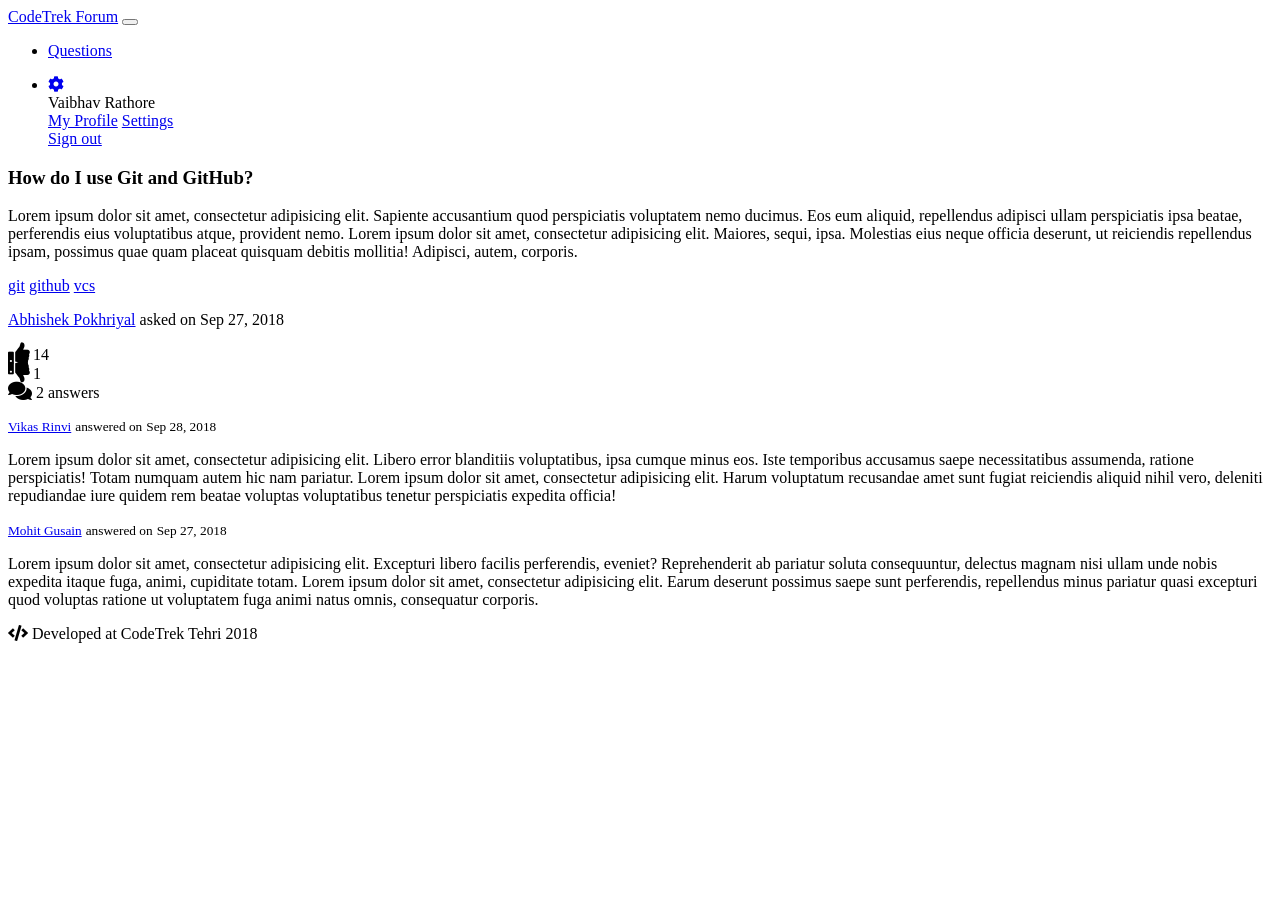
==== answers.html @ 126d8ecf "started working in codetrek page" ====
<!DOCTYPE html>
<html>
<head>
	<meta charset="utf-8" />
	<meta http-equiv="X-UA-Compatible" content="IE=edge">
	<title>CodeTrek Forum</title>
	<meta name="viewport" content="width=device-width, initial-scale=1">
	<link rel="stylesheet" type="text/css" media="screen" href="assets/bootstrap/css/bootstrap.min.css" />
	<link rel="stylesheet" href="https://use.fontawesome.com/releases/v5.3.1/css/all.css" integrity="sha384-mzrmE5qonljUremFsqc01SB46JvROS7bZs3IO2EmfFsd15uHvIt+Y8vEf7N7fWAU" crossorigin="anonymous">
	<link rel="stylesheet" href="assets/css/main.css">
	<script src="assets/js/jquery-3.3.1.min.js"></script>
	<script src="assets/bootstrap/js/bootstrap.min.js"></script>
</head>
<body>
	<nav class="navbar sticky-top navbar-expand-lg navbar-dark bg-dark">
		<div class="container">
			<a class="navbar-brand" href="#">CodeTrek Forum</a>
			<button class="navbar-toggler" type="button" data-toggle="collapse" data-target="#navbarSupportedContent" aria-controls="navbarSupportedContent"
			 aria-expanded="false" aria-label="Toggle navigation">
				<span class="navbar-toggler-icon"></span>
			</button>

			<div class="collapse navbar-collapse" id="navbarSupportedContent">
				<ul class="navbar-nav mr-auto">
					<li class="nav-item">
						<a href="index.html" class="nav-link">Questions</a>
					</li>
				</ul>
				<ul class="navbar-nav">
					<li class="nav-item dropdown">
						<a class="nav-link dropdown-toggle" href="#" id="navbarDropdown" role="button" data-toggle="dropdown" aria-haspopup="true"
						 aria-expanded="false">
							<i class="fa fa-cog"></i>
						</a>
						<div class="dropdown-menu" aria-labelledby="navbarDropdown">
							<div class="dropdown-item disabled">Vaibhav Rathore</div>
							<div class="dropdown-divider"></div>
							<a class="dropdown-item" href="#">My Profile</a>
							<a class="dropdown-item" href="#">Settings</a>
							<div class="dropdown-divider"></div>
							<a class="dropdown-item" href="#">Sign out</a>
						</div>
					</li>
				</ul>
			</div>
		</div>
	</nav>
	<div class="container mt-5">
		<div class="mb-5">
			<h3>
				How do I use Git and GitHub?
			</h3>
			<p class="text-secondary lead">
				Lorem ipsum dolor sit amet, consectetur adipisicing elit. Sapiente accusantium quod perspiciatis voluptatem nemo ducimus. Eos eum aliquid, repellendus adipisci ullam perspiciatis ipsa beatae, perferendis eius voluptatibus atque, provident nemo. Lorem ipsum dolor sit amet, consectetur adipisicing elit. Maiores, sequi, ipsa. Molestias eius neque officia deserunt, ut reiciendis repellendus ipsam, possimus quae quam placeat quisquam debitis mollitia! Adipisci, autem, corporis.
			</p>
			<div class="mb-3">
				<a href="#" class="badge badge-info">git</a>
				<a href="#" class="badge badge-info">github</a>
				<a href="#" class="badge badge-info">vcs</a>
			</div>
			<p>
				<a href="#" class="card-link"><span>Abhishek Pokhriyal</span></a>
				<span class="text-secondary">asked on</span>
				<span class="text-secondary">Sep 27, 2018</span>
			</p>
			<div class="d-flex text-secondary">
				<div class="mr-4 like c-pointer">
					<i class="fas fa-thumbs-up fa-lg"></i>
					<span>14</span>
				</div>
				<div class="mr-4 dislike c-pointer">
					<i class="fas fa-thumbs-down fa-lg"></i>
					<span>1</span>
				</div>
				<div class="mr-4">
					<i class="fas fa-comments fa-lg"></i>
					<span>2 answers</span>
				</div>
			</div>
		</div>
		<div class="card mb-4 shadow-sm">
			<div class="card-body">
				<p>
					<a href="#" class="card-link"><small>Vikas Rinvi</small></a>
					<small class="text-secondary">answered on</small>
					<small class="text-secondary">Sep 28, 2018</small>
				</p>
				<p>
					Lorem ipsum dolor sit amet, consectetur adipisicing elit. Libero error blanditiis voluptatibus, ipsa cumque minus eos. Iste temporibus accusamus saepe necessitatibus assumenda, ratione perspiciatis! Totam numquam autem hic nam pariatur. Lorem ipsum dolor sit amet, consectetur adipisicing elit. Harum voluptatum recusandae amet sunt fugiat reiciendis aliquid nihil vero, deleniti repudiandae iure quidem rem beatae voluptas voluptatibus tenetur perspiciatis expedita officia!
				</p>
			</div>
		</div>
		<div class="card mb-4 shadow-sm">
			<div class="card-body">
				<p>
					<a href="#" class="card-link"><small>Mohit Gusain</small></a>
					<small class="text-secondary">answered on</small>
					<small class="text-secondary">Sep 27, 2018</small>
				</p>
				<p>
					Lorem ipsum dolor sit amet, consectetur adipisicing elit. Excepturi libero facilis perferendis, eveniet? Reprehenderit ab pariatur soluta consequuntur, delectus magnam nisi ullam unde nobis expedita itaque fuga, animi, cupiditate totam. Lorem ipsum dolor sit amet, consectetur adipisicing elit. Earum deserunt possimus saepe sunt perferendis, repellendus minus pariatur quasi excepturi quod voluptas ratione ut voluptatem fuga animi natus omnis, consequatur corporis.
				</p>
			</div>
		</div>
	</div>
	<footer class="bg-light py-3 text-center mt-5">
		<span class="text-primary"><i class="fas fa-code"></i> Developed at CodeTrek Tehri 2018</span>
	</footer>
</body>
</html>
---- assets/css/main.css ----
textarea {
	resize: none;
}

.c-pointer {
	cursor: pointer;
}

.like:hover {
	color: #28a745;
	transform: scale(1.1);
	transition: transform 0.3s;
}

.dislike:hover {
	color: #dc3545;
	transform: scale(1.1);
	transition: transform 0.3s;
}
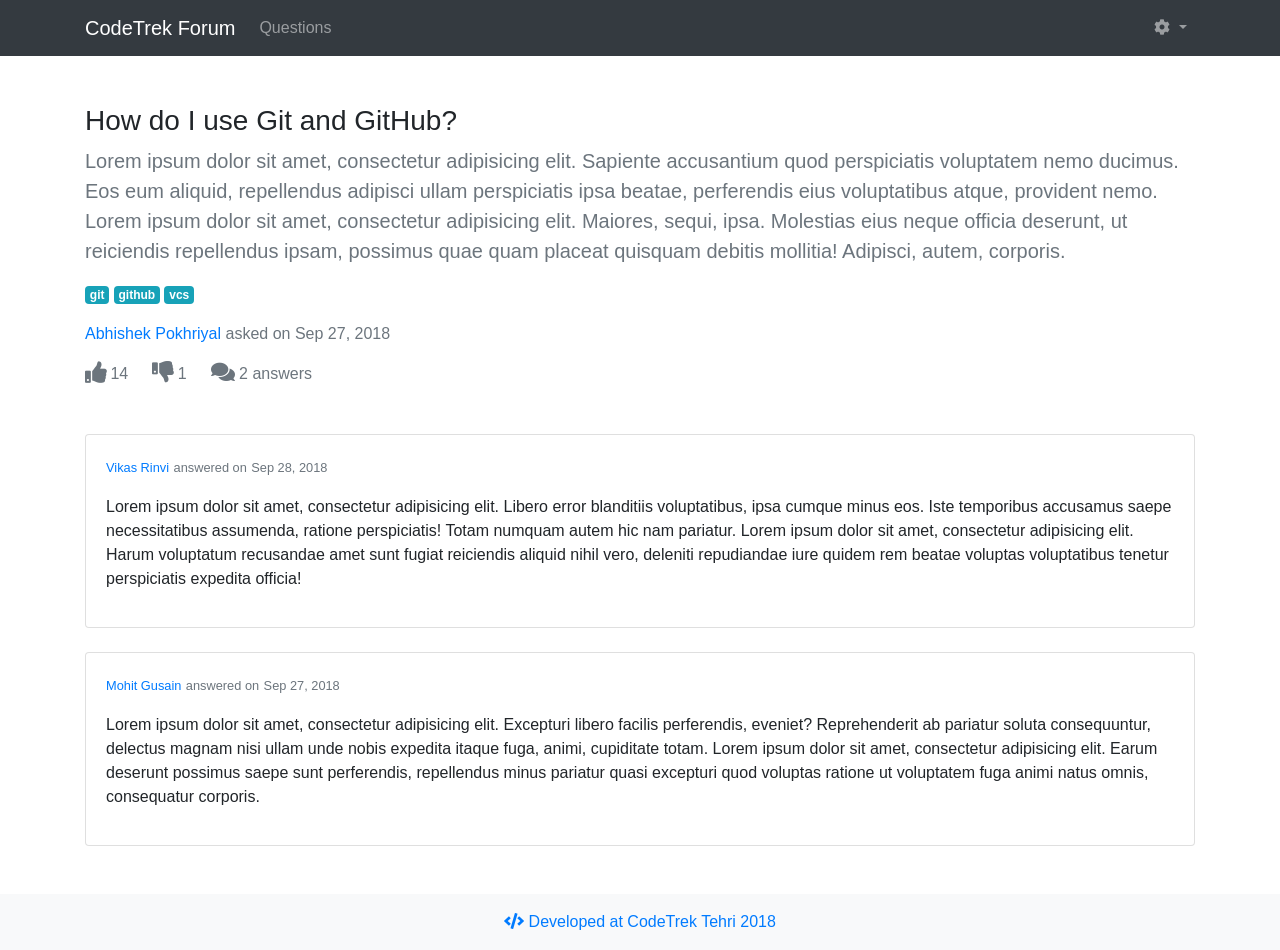
==== commit 790d6c29: "changing button color on click" ====
--- a/answers.html
+++ b/answers.html
@@ -4,12 +4,13 @@
 	<meta charset="utf-8" />
 	<meta http-equiv="X-UA-Compatible" content="IE=edge">
 	<title>CodeTrek Forum</title>
-	<meta name="viewport" content="width=device-width, initial-scale=1">
-	<link rel="stylesheet" type="text/css" media="screen" href="assets/bootstrap/css/bootstrap.min.css" />
-	<link rel="stylesheet" href="https://use.fontawesome.com/releases/v5.3.1/css/all.css" integrity="sha384-mzrmE5qonljUremFsqc01SB46JvROS7bZs3IO2EmfFsd15uHvIt+Y8vEf7N7fWAU" crossorigin="anonymous">
-	<link rel="stylesheet" href="assets/css/main.css">
-	<script src="assets/js/jquery-3.3.1.min.js"></script>
-	<script src="assets/bootstrap/js/bootstrap.min.js"></script>
+	<meta charset="utf-8">
+  <meta name="viewport" content="width=device-width, initial-scale=1">
+  <link rel="stylesheet" href="https://maxcdn.bootstrapcdn.com/bootstrap/4.1.3/css/bootstrap.min.css">
+  <link rel="stylesheet" href="https://use.fontawesome.com/releases/v5.3.1/css/all.css" integrity="sha384-mzrmE5qonljUremFsqc01SB46JvROS7bZs3IO2EmfFsd15uHvIt+Y8vEf7N7fWAU" crossorigin="anonymous">
+  <script src="https://ajax.googleapis.com/ajax/libs/jquery/3.3.1/jquery.min.js"></script>
+  <script src="https://cdnjs.cloudflare.com/ajax/libs/popper.js/1.14.3/umd/popper.min.js"></script>
+  <script src="https://maxcdn.bootstrapcdn.com/bootstrap/4.1.3/js/bootstrap.min.js"></script>
 </head>
 <body>
 	<nav class="navbar sticky-top navbar-expand-lg navbar-dark bg-dark">
@@ -33,7 +34,7 @@
 							<i class="fa fa-cog"></i>
 						</a>
 						<div class="dropdown-menu" aria-labelledby="navbarDropdown">
-							<div class="dropdown-item disabled">Vaibhav Rathore</div>
+							<div class="dropdown-item disabled">Akhilesh Negi</div>
 							<div class="dropdown-divider"></div>
 							<a class="dropdown-item" href="#">My Profile</a>
 							<a class="dropdown-item" href="#">Settings</a>
@@ -65,11 +66,11 @@
 			</p>
 			<div class="d-flex text-secondary">
 				<div class="mr-4 like c-pointer">
-					<i class="fas fa-thumbs-up fa-lg"></i>
+					<i class="fas fa-thumbs-up fa-lg" id="like"></i>
 					<span>14</span>
 				</div>
 				<div class="mr-4 dislike c-pointer">
-					<i class="fas fa-thumbs-down fa-lg"></i>
+					<i class="fas fa-thumbs-down fa-lg" id="dislike"></i>
 					<span>1</span>
 				</div>
 				<div class="mr-4">
@@ -106,5 +107,6 @@
 	<footer class="bg-light py-3 text-center mt-5">
 		<span class="text-primary"><i class="fas fa-code"></i> Developed at CodeTrek Tehri 2018</span>
 	</footer>
+	<script src="js/main.js" type="text/javascript"></script>
 </body>
 </html>
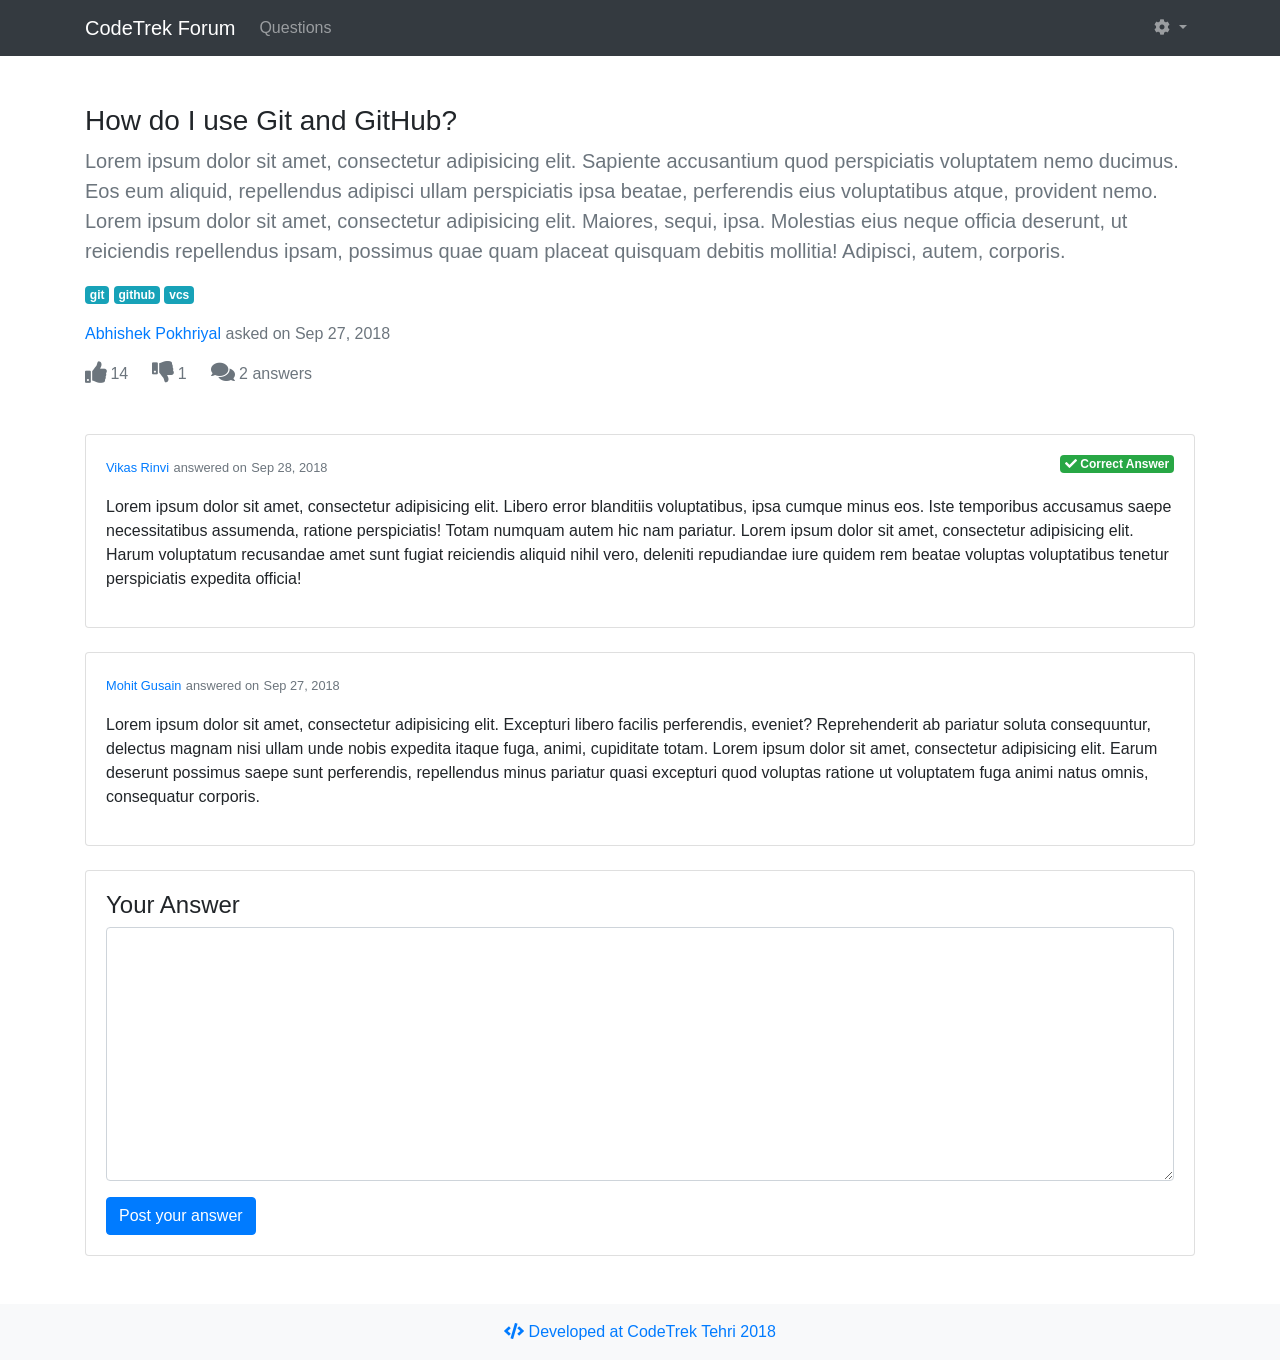
==== commit 1c21d408: "created a new page user.html" ====
--- a/answers.html
+++ b/answers.html
@@ -7,6 +7,7 @@
 	<meta charset="utf-8">
   <meta name="viewport" content="width=device-width, initial-scale=1">
   <link rel="stylesheet" href="https://maxcdn.bootstrapcdn.com/bootstrap/4.1.3/css/bootstrap.min.css">
+  <link rel="stylesheet" href="css/style.css">
   <link rel="stylesheet" href="https://use.fontawesome.com/releases/v5.3.1/css/all.css" integrity="sha384-mzrmE5qonljUremFsqc01SB46JvROS7bZs3IO2EmfFsd15uHvIt+Y8vEf7N7fWAU" crossorigin="anonymous">
   <script src="https://ajax.googleapis.com/ajax/libs/jquery/3.3.1/jquery.min.js"></script>
   <script src="https://cdnjs.cloudflare.com/ajax/libs/popper.js/1.14.3/umd/popper.min.js"></script>
@@ -37,7 +38,7 @@
 							<div class="dropdown-item disabled">Akhilesh Negi</div>
 							<div class="dropdown-divider"></div>
 							<a class="dropdown-item" href="#">My Profile</a>
-							<a class="dropdown-item" href="#">Settings</a>
+							<a clas1s="dropdown-item" href="#">Settings</a>
 							<div class="dropdown-divider"></div>
 							<a class="dropdown-item" href="#">Sign out</a>
 						</div>
@@ -67,11 +68,11 @@
 			<div class="d-flex text-secondary">
 				<div class="mr-4 like c-pointer">
 					<i class="fas fa-thumbs-up fa-lg" id="like"></i>
-					<span>14</span>
+					<span id="like_count">14</span>
 				</div>
 				<div class="mr-4 dislike c-pointer">
 					<i class="fas fa-thumbs-down fa-lg" id="dislike"></i>
-					<span>1</span>
+					<span id="dislike_count">1</span>
 				</div>
 				<div class="mr-4">
 					<i class="fas fa-comments fa-lg"></i>
@@ -85,6 +86,7 @@
 					<a href="#" class="card-link"><small>Vikas Rinvi</small></a>
 					<small class="text-secondary">answered on</small>
 					<small class="text-secondary">Sep 28, 2018</small>
+					<span class="badge badge-success correct_tag"><i class="fa fa-check" aria-hidden="true"></i> Correct Answer</span></h1>
 				</p>
 				<p>
 					Lorem ipsum dolor sit amet, consectetur adipisicing elit. Libero error blanditiis voluptatibus, ipsa cumque minus eos. Iste temporibus accusamus saepe necessitatibus assumenda, ratione perspiciatis! Totam numquam autem hic nam pariatur. Lorem ipsum dolor sit amet, consectetur adipisicing elit. Harum voluptatum recusandae amet sunt fugiat reiciendis aliquid nihil vero, deleniti repudiandae iure quidem rem beatae voluptas voluptatibus tenetur perspiciatis expedita officia!
@@ -103,6 +105,16 @@
 				</p>
 			</div>
 		</div>
+		<div class="card mb-4 shadow-sm">
+			<div class="card-body">
+				<h4>Your Answer</h4>
+				<form>
+					<textarea name="description" id="description" rows="10" class="form-control" required>
+					</textarea>
+					<button type="submit" class="btn btn-primary mt-3">Post your answer</button>
+				</form>
+			</div>
+		</div>
 	</div>
 	<footer class="bg-light py-3 text-center mt-5">
 		<span class="text-primary"><i class="fas fa-code"></i> Developed at CodeTrek Tehri 2018</span>
--- a/css/style.css
+++ b/css/style.css
@@ -0,0 +1,5 @@
+@media only screen and (min-width: 400px) {
+  .correct_tag {
+    float : right;
+  }
+}
